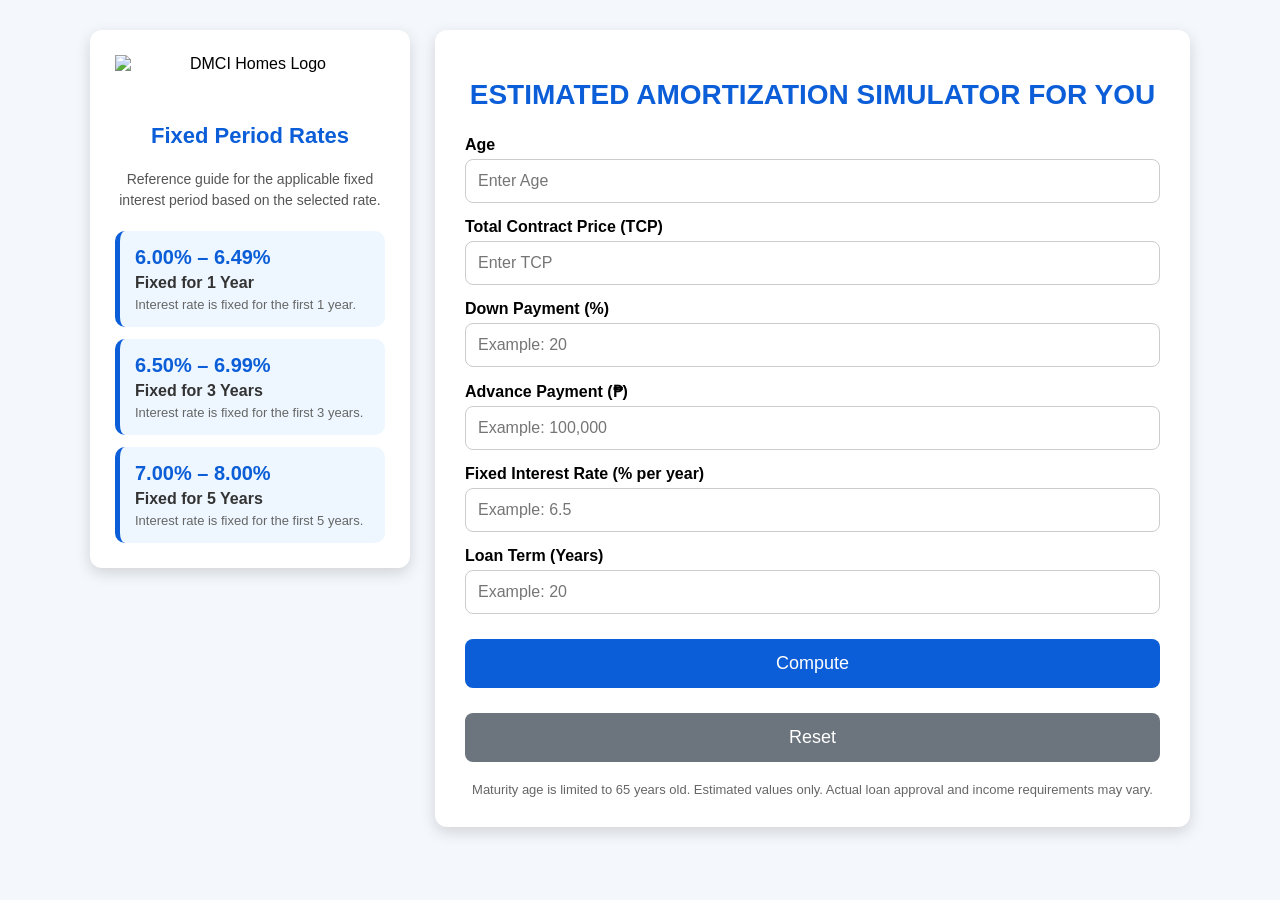
==== easy.html @ 6c36be5d "Add files via upload" ====
<!DOCTYPE html>
<html lang="en">
<head>
<meta charset="UTF-8">
<meta name="viewport" content="width=device-width, initial-scale=1.0">

<title>ESTIMATED AMORTIZATION SIMULATOR FOR YOU</title>

<style>

*{
    box-sizing:border-box;
}

body{
    font-family:Arial,Helvetica,sans-serif;
    background:#f4f7fb;
    margin:0;
    padding:30px;
}

/* ==========================================
   MAIN LAYOUT
========================================== */

.main-wrapper{
    max-width:1100px;
    margin:auto;
    display:grid;
    grid-template-columns:320px 1fr;
    gap:25px;
    align-items:start;
}

/* ==========================================
   FIXED PERIOD RATES PANEL
========================================== */

.rate-panel{
    background:#fff;
    padding:25px;
    border-radius:12px;
    box-shadow:0 5px 15px rgba(0,0,0,.15);
    position:sticky;
    top:20px;
}

/* ==========================================
   DMCI LOGO
========================================== */

.dmci-logo{
    text-align:center;
    margin-bottom:50px;
}

.dmci-logo img{
    width:300px;
    max-width:100%;
    height:auto;
    display:inline-block;
}

/* ==========================================
   RATE PANEL TITLE
========================================== */

.rate-panel h2{
    color:#0b5ed7;
    text-align:center;
    font-size:22px;
    margin-top:0;
    margin-bottom:20px;
}

.rate-intro{
    color:#555;
    font-size:14px;
    line-height:1.5;
    text-align:center;
    margin-bottom:20px;
}

.rate-card{
    border-radius:10px;
    padding:15px;
    margin-bottom:12px;
    border-left:5px solid #0b5ed7;
    background:#eef7ff;
}

.rate-card:last-child{
    margin-bottom:0;
}

.rate-card .rate{
    font-size:20px;
    font-weight:bold;
    color:#0b5ed7;
    margin-bottom:5px;
}

.rate-card .period{
    font-size:16px;
    font-weight:bold;
    color:#333;
}

.rate-card .description{
    font-size:13px;
    color:#666;
    margin-top:5px;
}

/* ==========================================
   CALCULATOR
========================================== */

.container{
    background:#fff;
    padding:30px;
    border-radius:12px;
    box-shadow:0 5px 15px rgba(0,0,0,.15);
}

h1{
    text-align:center;
    color:#0b5ed7;
    font-size:28px;
    margin-bottom:25px;
}

label{
    display:block;
    margin-top:15px;
    font-weight:bold;
}

input{
    width:100%;
    padding:12px;
    font-size:16px;
    border-radius:8px;
    border:1px solid #ccc;
    margin-top:5px;
}

button{
    width:100%;
    padding:14px;
    margin-top:25px;
    background:#0b5ed7;
    color:white;
    border:none;
    border-radius:8px;
    font-size:18px;
    cursor:pointer;
}

button:hover{
    background:#084298;
}

.reset-button{
    background:#6c757d;
}

.reset-button:hover{
    background:#565e64;
}

/* ==========================================
   RESULTS
========================================== */

.result{
    margin-top:25px;
    background:#eef7ff;
    border-radius:10px;
    padding:20px;
}

.result h2{
    color:#0b5ed7;
}

.result p{
    font-size:18px;
    margin:10px 0;
}

.total-payment,
.loanable-amount{
    font-size:18px !important;
}

.qualification{
    margin-top:20px;
    padding:15px;
    border-radius:8px;
    text-align:center;
    font-size:22px;
    font-weight:bold;
}

.qualified{
    background:#d1e7dd;
    color:#0f5132;
}

.not-qualified{
    background:#f8d7da;
    color:#842029;
}

.footer{
    margin-top:20px;
    text-align:center;
    color:#666;
    font-size:13px;
}

/* ==========================================
   MOBILE RESPONSIVE
========================================== */

@media(max-width:800px){

    body{
        padding:15px;
    }

    .main-wrapper{
        grid-template-columns:1fr;
    }

    .rate-panel{
        position:static;
    }

    h1{
        font-size:24px;
    }

    .dmci-logo img{
        width:160px;
    }

}

</style>
</head>

<body>

<div class="main-wrapper">

<!-- ==========================================
     LEFT SIDE - DMCI LOGO + FIXED PERIOD RATES
========================================== -->

<div class="rate-panel">

    <!-- DMCI LOGO -->
    <div class="dmci-logo">
        <img
            src="dmci-logo.png"
            alt="DMCI Homes Logo"
        >
    </div>

    <h2>Fixed Period Rates</h2>

    <div class="rate-intro">
        Reference guide for the applicable fixed interest
        period based on the selected rate.
    </div>

    <div class="rate-card">

        <div class="rate">
            6.00% – 6.49%
        </div>

        <div class="period">
            Fixed for 1 Year
        </div>

        <div class="description">
            Interest rate is fixed for the first 1 year.
        </div>

    </div>

    <div class="rate-card">

        <div class="rate">
            6.50% – 6.99%
        </div>

        <div class="period">
            Fixed for 3 Years
        </div>

        <div class="description">
            Interest rate is fixed for the first 3 years.
        </div>

    </div>

    <div class="rate-card">

        <div class="rate">
            7.00% – 8.00%
        </div>

        <div class="period">
            Fixed for 5 Years
        </div>

        <div class="description">
            Interest rate is fixed for the first 5 years.
        </div>

    </div>

</div>


<!-- ==========================================
     CALCULATOR
========================================== -->

<div class="container">

<h1>ESTIMATED AMORTIZATION SIMULATOR FOR YOU</h1>

<label>Age</label>

<input
    type="number"
    id="age"
    placeholder="Enter Age"
>


<label>Total Contract Price (TCP)</label>

<input
    type="text"
    id="tcp"
    placeholder="Enter TCP"
    inputmode="decimal"
    oninput="formatNumber(this)"
>


<label>Down Payment (%)</label>

<input
    type="number"
    id="dpPercent"
    placeholder="Example: 20"
    min="0"
    max="100"
    step="0.01"
>


<label>Advance Payment (₱)</label>

<input
    type="text"
    id="advancePayment"
    placeholder="Example: 100,000"
    inputmode="decimal"
    oninput="formatNumber(this)"
>


<label>Fixed Interest Rate (% per year)</label>

<input
    type="number"
    id="interest"
    placeholder="Example: 6.5"
    step="0.01"
>


<label>Loan Term (Years)</label>

<input
    type="number"
    id="years"
    placeholder="Example: 20"
    min="0.1"
    step="0.1"
>


<button onclick="calculateLoan()">
    Compute
</button>


<button
    type="button"
    class="reset-button"
    onclick="resetCalculator()"
>
    Reset
</button>


<!-- ==========================================
     RESULT
========================================== -->

<div
    class="result"
    id="result"
    style="display:none;"
>

<h2>Estimated Result</h2>

<p>
<strong>Total Contract Price (TCP):</strong>
₱ <span id="resultTCP"></span>
</p>

<p class="total-payment">
<strong>Total Payments Made:</strong>
₱ <span id="totalPayments"></span>
</p>

<p class="loanable-amount">
<strong>Loanable Amount:</strong>
₱ <span id="loanableAmount"></span>
</p>

<p>
<strong>Estimated Monthly Amortization:</strong>
₱ <span id="monthly"></span>
</p>

<p>
<strong>Estimated Gross Monthly Income:</strong>
₱ <span id="income"></span>
</p>

<p>
<strong>Loan Term Maturity:</strong>
<span id="maturityAge"></span> years old
</p>


<div
    id="qualification"
    class="qualification"
></div>

</div>


<div class="footer">
Maturity age is limited to 65 years old.
Estimated values only.
Actual loan approval and income requirements may vary.
</div>

</div>

</div>


<script>

// ==========================================
// AUTOMATIC COMMA FORMATTING
// ==========================================

function formatNumber(input){

    let value = input.value;

    value = value.replace(/[^0-9.]/g,'');

    let parts = value.split('.');

    let wholeNumber = parts[0];
    let decimal = parts[1];

    if(wholeNumber){

        wholeNumber =
            Number(wholeNumber).toLocaleString('en-US');

    }

    if(decimal !== undefined){

        input.value =
            wholeNumber + '.' + decimal;

    }else{

        input.value =
            wholeNumber;

    }
}


// ==========================================
// CALCULATE LOAN
// ==========================================

function calculateLoan(){

    const MATURITY_AGE = 65;


    // ==========================================
    // GET INPUT VALUES
    // ==========================================

    let tcpValue =
        document.getElementById("tcp").value
        .replace(/,/g,'');


    let advanceValue =
        document.getElementById("advancePayment").value
        .replace(/,/g,'');


    let age =
        parseFloat(
            document.getElementById("age").value
        );


    let tcp =
        parseFloat(tcpValue);


    let dpPercent =
        parseFloat(
            document.getElementById("dpPercent").value
        );


    let advancePayment =
        parseFloat(advanceValue);


    let annualRate =
        parseFloat(
            document.getElementById("interest").value
        );


    let years =
        parseFloat(
            document.getElementById("years").value
        );


    // ==========================================
    // VALIDATION
    // ==========================================

    if(
        isNaN(age) ||
        isNaN(tcp) ||
        isNaN(dpPercent) ||
        isNaN(advancePayment) ||
        isNaN(annualRate) ||
        isNaN(years)
    ){

        alert("Please complete all fields.");

        return;
    }


    if(age <= 0){

        alert("Please enter a valid age.");

        return;
    }


    if(age >= MATURITY_AGE){

        alert(
            "Applicant's age must be below 65."
        );

        return;
    }


    if(tcp <= 0){

        alert(
            "Please enter a valid Total Contract Price."
        );

        return;
    }


    if(dpPercent < 0 || dpPercent > 100){

        alert(
            "Down Payment percentage must be between 0% and 100%."
        );

        return;
    }


    if(advancePayment < 0){

        alert(
            "Advance payment cannot be negative."
        );

        return;
    }


    if(annualRate < 0){

        alert(
            "Interest rate cannot be negative."
        );

        return;
    }


    if(years <= 0){

        alert(
            "Please enter a valid loan term."
        );

        return;
    }


    // ==========================================
    // DOWN PAYMENT
    // ==========================================

    let dp =
        tcp * (dpPercent / 100);


    // ==========================================
    // TOTAL PAYMENTS MADE
    // ==========================================

    let totalPaymentsMade =
        dp + advancePayment;


    // ==========================================
    // LOAN BEFORE ADVANCE PAYMENT
    // ==========================================

    let loanBeforeAdvance =
        tcp - dp;


    // ==========================================
    // VALIDATE ADVANCE PAYMENT
    // ==========================================

    if(advancePayment > loanBeforeAdvance){

        alert(
            "Advance payment cannot be greater than " +
            "the remaining loan amount."
        );

        return;
    }


    // ==========================================
    // LOANABLE AMOUNT
    // ==========================================

    let loan =
        loanBeforeAdvance - advancePayment;


    // ==========================================
    // MATURITY AGE
    // ==========================================

    let maturityAge =
        age + years;


    let qualified =
        maturityAge <= MATURITY_AGE;


    // ==========================================
    // AMORTIZATION
    // ==========================================

    let monthlyRate =
        annualRate / 100 / 12;


    let months =
        years * 12;


    let monthlyPayment;


    if(loan === 0){

        monthlyPayment = 0;

    }

    else if(monthlyRate === 0){

        monthlyPayment =
            loan / months;

    }

    else{

        monthlyPayment =
            (
                loan *
                monthlyRate *
                Math.pow(
                    1 + monthlyRate,
                    months
                )
            )
            /
            (
                Math.pow(
                    1 + monthlyRate,
                    months
                ) - 1
            );

    }


    // ==========================================
    // REQUIRED GROSS MONTHLY INCOME
    // ==========================================

    let grossIncome =
        monthlyPayment / 0.35;


    // ==========================================
    // CURRENCY FORMAT
    // ==========================================

    function formatCurrency(value){

        return value.toLocaleString('en-US',{
            minimumFractionDigits:2,
            maximumFractionDigits:2
        });

    }


    // ==========================================
    // DISPLAY RESULTS
    // ==========================================

    document.getElementById("resultTCP").innerHTML =
        formatCurrency(tcp);


    document.getElementById("totalPayments").innerHTML =
        formatCurrency(totalPaymentsMade);


    document.getElementById("loanableAmount").innerHTML =
        formatCurrency(loan);


    document.getElementById("monthly").innerHTML =
        formatCurrency(monthlyPayment);


    document.getElementById("income").innerHTML =
        formatCurrency(grossIncome);


    document.getElementById("maturityAge").innerHTML =
        maturityAge;


    // ==========================================
    // QUALIFICATION
    // ==========================================

    let qualification =
        document.getElementById("qualification");


    if(qualified){

        qualification.className =
            "qualification qualified";

        qualification.innerHTML =
            "✓ QUALIFIED<br>" +
            "<span style='font-size:15px;font-weight:normal;'>" +
            "Loan maturity is at age " +
            maturityAge +
            ", within the maximum age of 65." +
            "</span>";

    }

    else{

        qualification.className =
            "qualification not-qualified";

        qualification.innerHTML =
            "✕ NOT QUALIFIED<br>" +
            "<span style='font-size:15px;font-weight:normal;'>" +
            "Loan maturity is at age " +
            maturityAge +
            ", which exceeds the maximum age of 65." +
            "</span>";

    }


    // ==========================================
    // SHOW RESULT
    // ==========================================

    document.getElementById("result").style.display =
        "block";

}


// ==========================================
// RESET CALCULATOR
// ==========================================

function resetCalculator(){

    document.getElementById("age").value = "";

    document.getElementById("tcp").value = "";

    document.getElementById("dpPercent").value = "";

    document.getElementById("advancePayment").value = "";

    document.getElementById("interest").value = "";

    document.getElementById("years").value = "";


    document.getElementById("result").style.display =
        "none";

}

</script>

</body>
</html>
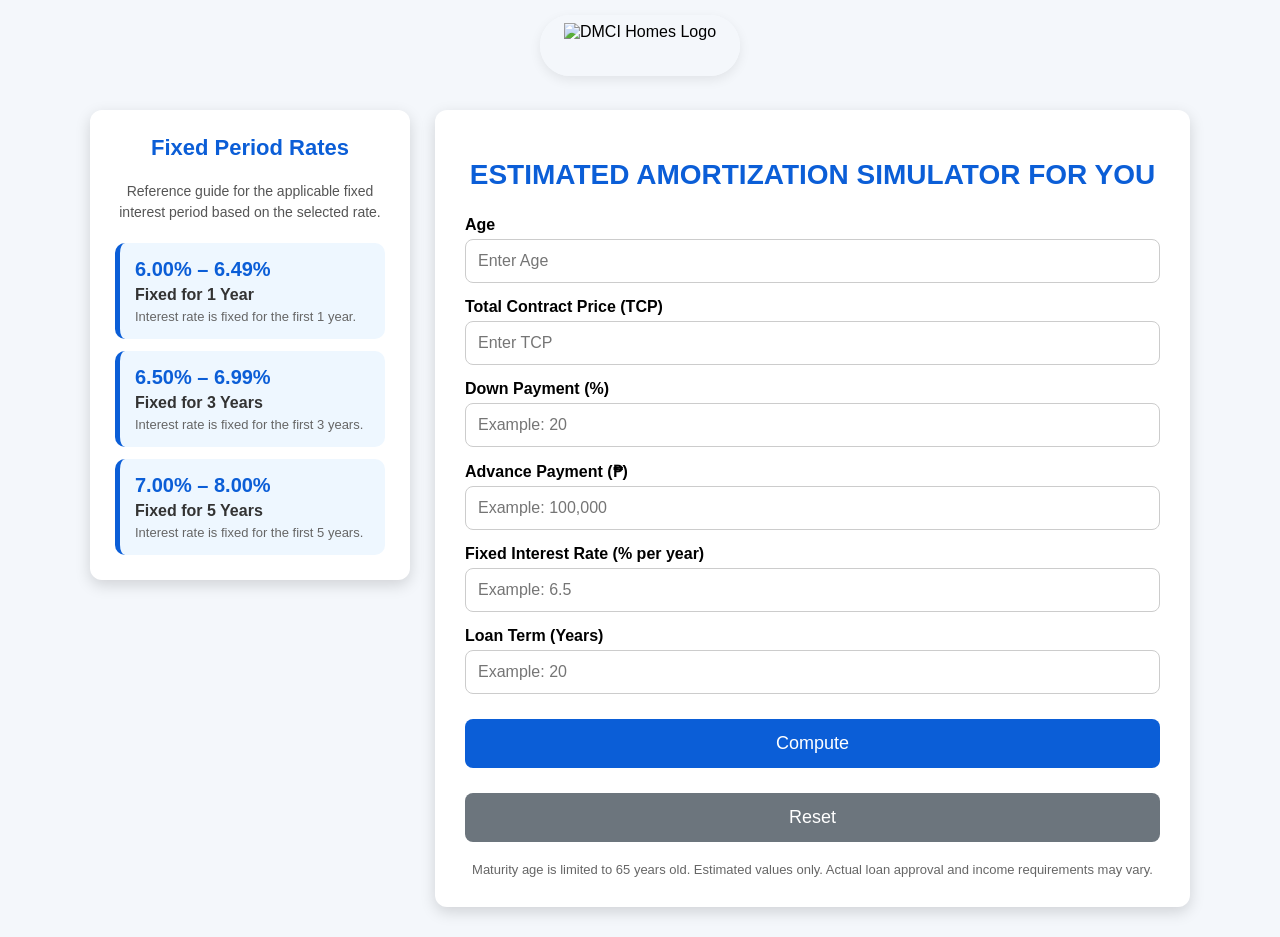
==== commit bafb5125: "Add fixed header logo and adjust layout Added a fixed header logo and adjusted layout for better vis" ====
--- a/easy.html
+++ b/easy.html
@@ -16,7 +16,32 @@
     font-family:Arial,Helvetica,sans-serif;
     background:#f4f7fb;
     margin:0;
-    padding:30px;
+    padding:110px 30px 30px 30px; /* Top padding added so content clears fixed logo */
+}
+
+/* ==========================================
+   FIXED TOP-CENTER LOGO (OPTION A)
+========================================== */
+
+.fixed-header-logo {
+    position: fixed;
+    top: 15px;
+    left: 50%;
+    transform: translateX(-50%);
+    z-index: 9999;
+    background: rgba(244, 247, 251, 0.95); /* Matches body bg with slight backdrop fill */
+    padding: 8px 24px;
+    border-radius: 30px;
+    box-shadow: 0 4px 12px rgba(0,0,0,0.08);
+    display: flex;
+    justify-content: center;
+    align-items: center;
+}
+
+.fixed-header-logo img {
+    height: 45px;
+    width: auto;
+    display: block;
 }
 
 /* ==========================================
@@ -42,23 +67,7 @@
     border-radius:12px;
     box-shadow:0 5px 15px rgba(0,0,0,.15);
     position:sticky;
-    top:20px;
-}
-
-/* ==========================================
-   DMCI LOGO
-========================================== */
-
-.dmci-logo{
-    text-align:center;
-    margin-bottom:50px;
-}
-
-.dmci-logo img{
-    width:300px;
-    max-width:100%;
-    height:auto;
-    display:inline-block;
+    top:110px; /* Offset to sit below fixed logo header */
 }
 
 /* ==========================================
@@ -227,7 +236,11 @@
 @media(max-width:800px){
 
     body{
-        padding:15px;
+        padding:90px 15px 15px 15px;
+    }
+
+    .fixed-header-logo img {
+        height: 35px;
     }
 
     .main-wrapper{
@@ -242,10 +255,6 @@
         font-size:24px;
     }
 
-    .dmci-logo img{
-        width:160px;
-    }
-
 }
 
 </style>
@@ -253,21 +262,20 @@
 
 <body>
 
+<!-- ==========================================
+     UPPER MIDDLE FIXED LOGO
+========================================== -->
+<div class="fixed-header-logo">
+    <img src="dmci-logo.png" alt="DMCI Homes Logo">
+</div>
+
 <div class="main-wrapper">
 
 <!-- ==========================================
-     LEFT SIDE - DMCI LOGO + FIXED PERIOD RATES
+     LEFT SIDE - FIXED PERIOD RATES
 ========================================== -->
 
 <div class="rate-panel">
-
-    <!-- DMCI LOGO -->
-    <div class="dmci-logo">
-        <img
-            src="dmci-logo.png"
-            alt="DMCI Homes Logo"
-        >
-    </div>
 
     <h2>Fixed Period Rates</h2>
 
@@ -890,4 +898,4 @@
 </script>
 
 </body>
-</html>+</html>
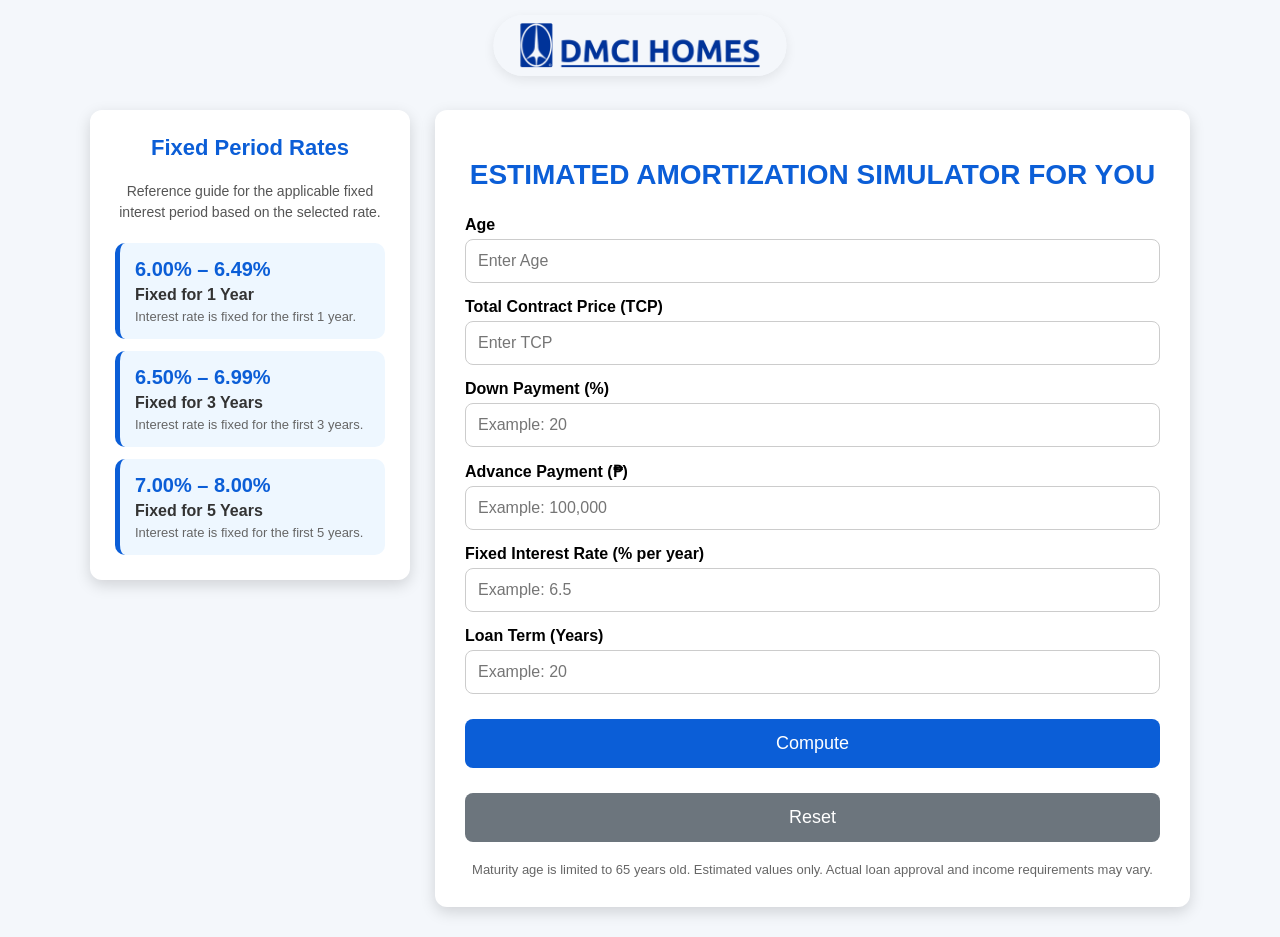
==== commit 46acfa84: "Fix HTML encoding issues in easy.html" ====
--- a/easy.html
+++ b/easy.html
@@ -266,7 +266,7 @@
      UPPER MIDDLE FIXED LOGO
 ========================================== -->
 <div class="fixed-header-logo">
-    <img src="dmci-logo.png" alt="DMCI Homes Logo">
+    <img src="img/dmci-logo.png" alt="DMCI Homes Logo">
 </div>
 
 <div class="main-wrapper">
